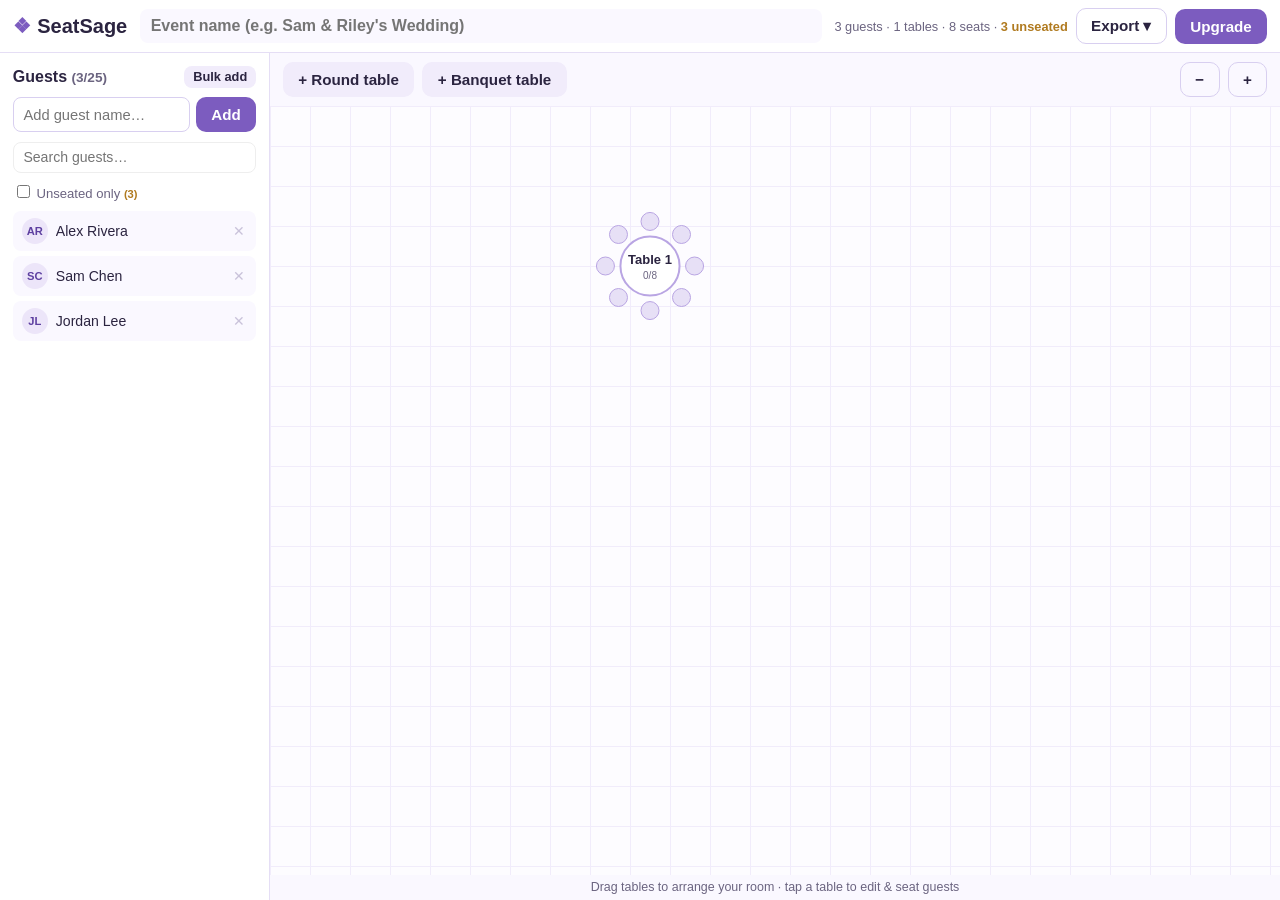
==== seatsage/app.html @ 7c569b83 "feat(seatsage): seating chart planner PWA — landing, planner, PWA shell, Pro unlock - Drag-and-drop " ====
<!DOCTYPE html>
<html lang="en">
<head>
<meta charset="UTF-8">
<meta name="viewport" content="width=device-width, initial-scale=1.0, maximum-scale=1.0, user-scalable=no">
<title>SeatSage Planner</title>
<meta name="description" content="SeatSage seating chart planner — drag-and-drop tables, assign guests, print your chart.">
<link rel="manifest" href="manifest.webmanifest">
<link rel="icon" href="icons/icon-192.png">
<link rel="apple-touch-icon" href="icons/icon-192.png">
<meta name="theme-color" content="#7c5cbf">
<link rel="stylesheet" href="css/style.css">
</head>
<body class="app">
<header class="app-header">
  <a class="brand" href="index.html" title="SeatSage home"><span class="brand-mark">❖</span><span class="brand-name">SeatSage</span></a>
  <input id="eventName" class="event-name" type="text" placeholder="Event name (e.g. Sam & Riley's Wedding)" maxlength="60">
  <div class="header-actions">
    <div class="stats" id="stats"></div>
    <div class="menu-wrap">
      <button class="btn btn-ghost" id="exportBtn">Export ▾</button>
      <div class="menu" id="exportMenu" hidden>
        <button id="printBtn">🖨 Print chart</button>
        <button id="pngBtn">🖼 Floor plan PNG <span class="pro-tag">PRO</span></button>
        <button id="csvBtn">📄 Guest CSV <span class="pro-tag">PRO</span></button>
        <hr>
        <button id="backupBtn">💾 Backup file</button>
        <button id="restoreBtn">📂 Restore backup</button>
      </div>
    </div>
    <button class="btn btn-primary" id="upgradeBtn">Upgrade</button>
    <span class="pro-badge" id="proBadge" hidden>PRO ✓</span>
  </div>
</header>

<div class="app-body">
  <aside class="guests-panel">
    <div class="panel-head">
      <h2>Guests <span id="guestCount" class="count"></span></h2>
      <button class="btn btn-tiny" id="bulkAddBtn" title="Paste a whole list at once">Bulk add</button>
    </div>
    <form id="addGuestForm" class="add-guest">
      <input id="guestNameInput" type="text" placeholder="Add guest name…" autocomplete="off" maxlength="60">
      <button class="btn btn-primary" type="submit">Add</button>
    </form>
    <input id="guestSearch" class="guest-search" type="search" placeholder="Search guests…">
    <div class="guest-filters">
      <label><input type="checkbox" id="unseatedOnly"> Unseated only <span id="unseatedCount" class="count warn"></span></label>
    </div>
    <ul class="guest-list" id="guestList"></ul>
    <p class="hint" id="assignHint" hidden>Tap a table to seat <strong id="assignName"></strong> · <button class="linklike" id="cancelAssign">cancel</button></p>
  </aside>

  <main class="floor-wrap">
    <div class="toolbar">
      <button class="btn" id="addRound">+ Round table</button>
      <button class="btn" id="addRect">+ Banquet table</button>
      <span class="toolbar-spacer"></span>
      <button class="btn btn-ghost" id="zoomOut" title="Zoom out">−</button>
      <button class="btn btn-ghost" id="zoomIn" title="Zoom in">+</button>
    </div>
    <div class="floor-scroll" id="floorScroll">
      <svg id="floor" xmlns="http://www.w3.org/2000/svg"></svg>
    </div>
    <p class="floor-hint">Drag tables to arrange your room · tap a table to edit &amp; seat guests</p>
  </main>

  <aside class="inspector" id="inspector" hidden>
    <div class="panel-head">
      <h2 id="inspTitle">Table</h2>
      <button class="btn btn-tiny" id="inspClose">✕</button>
    </div>
    <label class="field">Name <input id="inspName" type="text" maxlength="30"></label>
    <label class="field">Seats
      <span class="stepper">
        <button class="btn btn-tiny" id="seatMinus">−</button>
        <span id="inspSeats" class="stepper-val"></span>
        <button class="btn btn-tiny" id="seatPlus">+</button>
      </span>
    </label>
    <div class="field" id="rotField"><span>Rotate</span> <button class="btn btn-tiny" id="rotBtn">↻ 90°</button></div>
    <h3 class="insp-sub">Seats</h3>
    <ul class="seat-list" id="seatList"></ul>
    <button class="btn btn-danger btn-block" id="deleteTable">Delete table</button>
  </aside>
</div>

<!-- Bulk add modal -->
<div class="modal-overlay" id="bulkModal" hidden>
  <div class="modal">
    <h2>Bulk add guests</h2>
    <p>Paste names, one per line. Couples like <em>"Alex &amp; Jo Smith"</em> can stay on one line or be split — your call.</p>
    <textarea id="bulkText" rows="10" placeholder="Alex Smith&#10;Jo Smith&#10;Grandma Rosie&#10;…"></textarea>
    <div class="modal-actions">
      <button class="btn btn-ghost" data-close>Cancel</button>
      <button class="btn btn-primary" id="bulkConfirm">Add guests</button>
    </div>
  </div>
</div>

<!-- Guest picker modal -->
<div class="modal-overlay" id="pickerModal" hidden>
  <div class="modal">
    <h2 id="pickerTitle">Seat a guest</h2>
    <input id="pickerSearch" type="search" placeholder="Search…">
    <ul class="picker-list" id="pickerList"></ul>
    <div class="modal-actions"><button class="btn btn-ghost" data-close>Cancel</button></div>
  </div>
</div>

<!-- Upgrade modal -->
<div class="modal-overlay" id="upgradeModal" hidden>
  <div class="modal">
    <h2>SeatSage Pro</h2>
    <p class="price-line"><strong>$14.99</strong> one-time · yours forever · no subscription</p>
    <ul class="pro-list">
      <li>✓ Unlimited tables &amp; guests</li>
      <li>✓ PNG floor-plan export</li>
      <li>✓ CSV export for your venue</li>
      <li>✓ Watermark-free printing</li>
    </ul>
    <a class="btn btn-primary btn-block" id="buyBtn" href="#" target="_blank" rel="noopener">Get Pro — $14.99</a>
    <p class="tiny center">You'll receive an unlock code instantly after purchase.</p>
    <details class="unlock-details" id="unlockDetails">
      <summary>I have an unlock code</summary>
      <form id="unlockForm" class="unlock-form">
        <input id="unlockInput" type="text" placeholder="SAGE-XXXX-XXXX" autocomplete="off">
        <button class="btn btn-primary" type="submit">Unlock</button>
      </form>
      <p class="tiny" id="unlockMsg"></p>
    </details>
    <div class="modal-actions"><button class="btn btn-ghost" data-close>Maybe later</button></div>
  </div>
</div>

<input type="file" id="restoreFile" accept=".json,application/json" hidden>
<div class="toast" id="toast" hidden></div>
<section id="printSheet" class="print-sheet" aria-hidden="true"></section>

<script src="js/config.js"></script>
<script src="js/app.js"></script>
<script>if('serviceWorker' in navigator)navigator.serviceWorker.register('sw.js');</script>
</body>
</html>
---- seatsage/css/style.css ----
/* SeatSage — shared styles for landing + planner */
:root{
  --brand:#7c5cbf; --brand-dark:#5d3fa0; --brand-soft:#ece5f9;
  --ink:#2b2440; --ink-soft:#6b6480;
  --surface:#faf8ff; --surface2:#f1ecfb; --card:#ffffff;
  --danger:#c2453f; --ok:#2e8b57; --warn:#b07a1f;
  --radius:12px; --shadow:0 2px 12px rgba(60,40,110,.10);
  font-size:16px;
}
*{box-sizing:border-box}
[hidden]{display:none !important}
html,body{margin:0;padding:0}
body{font-family:-apple-system,BlinkMacSystemFont,"Segoe UI",Roboto,Helvetica,Arial,sans-serif;color:var(--ink);background:var(--surface)}
h1,h2,h3{line-height:1.2;margin:0 0 .5em}
a{color:var(--brand-dark)}
.tiny{font-size:.78rem;color:var(--ink-soft)}
.center{text-align:center}
.count{font-weight:600;color:var(--ink-soft);font-size:.85em}
.count.warn:not(:empty){color:var(--warn)}

/* Buttons */
.btn{display:inline-block;border:1px solid transparent;border-radius:10px;padding:.5rem .9rem;font-size:.95rem;font-weight:600;cursor:pointer;text-decoration:none;background:var(--surface2);color:var(--ink);transition:filter .15s}
.btn:hover{filter:brightness(.96)}
.btn-primary{background:var(--brand);color:#fff}
.btn-primary:hover{background:var(--brand-dark);filter:none}
.btn-ghost{background:transparent;border-color:#d8cff0}
.btn-danger{background:#fbeaea;color:var(--danger)}
.btn-lg{padding:.85rem 1.6rem;font-size:1.1rem;border-radius:14px}
.btn-tiny{padding:.15rem .5rem;font-size:.8rem;border-radius:8px}
.btn-block{display:block;width:100%;text-align:center}
.linklike{background:none;border:none;color:var(--brand-dark);cursor:pointer;text-decoration:underline;font-size:inherit;padding:0}

/* ============ LANDING ============ */
.landing main{max-width:1000px;margin:0 auto;padding:0 1.2rem}
.land-header{display:flex;justify-content:space-between;align-items:center;padding:1rem 1.4rem;max-width:1000px;margin:0 auto}
.brand{font-weight:800;font-size:1.25rem;color:var(--ink);text-decoration:none;display:flex;align-items:center;gap:.4rem}
.brand-mark{color:var(--brand)}
.land-header nav{display:flex;gap:1.1rem;align-items:center}
.land-header nav a{text-decoration:none;font-weight:600}
.hero{text-align:center;padding:3.5rem 0 2rem}
.hero h1{font-size:clamp(1.9rem,4.5vw,3.1rem);max-width:760px;margin:0 auto .6em}
.hero h1 em{color:var(--brand);font-style:normal}
.hero .sub{font-size:1.15rem;color:var(--ink-soft);line-height:1.6}
.hero-cta{margin:1.6rem 0}
.cta-note{display:block;margin-top:.7rem;color:var(--ink-soft);font-size:.9rem}
.hero-visual{max-width:660px;margin:2rem auto 0}
.hero-svg{width:100%;height:auto;border-radius:16px;box-shadow:var(--shadow)}
.features,.pricing{padding:3rem 0;text-align:center}
.feature-grid{display:grid;grid-template-columns:repeat(auto-fit,minmax(260px,1fr));gap:1rem;text-align:left;margin-top:1.5rem}
.card{background:var(--card);border-radius:var(--radius);box-shadow:var(--shadow);padding:1.2rem}
.card h3{font-size:1.05rem}
.card p{color:var(--ink-soft);line-height:1.55;margin:0}
.price-grid{display:grid;grid-template-columns:repeat(auto-fit,minmax(250px,320px));gap:1.2rem;justify-content:center;margin-top:1.5rem;text-align:left}
.price-card{position:relative;padding-top:1.6rem}
.price-card .price{font-size:2.2rem;font-weight:800;margin:.2rem 0 .6rem}
.price-card ul{padding-left:1.1rem;color:var(--ink-soft);line-height:1.8;margin:0 0 1rem}
.price-card.featured{border:2px solid var(--brand)}
.price-card .badge{position:absolute;top:-.8rem;left:50%;transform:translateX(-50%);background:var(--brand);color:#fff;font-size:.75rem;font-weight:700;padding:.25rem .7rem;border-radius:99px;white-space:nowrap}
.final-cta{text-align:center;padding:3.5rem 0 4.5rem}
.land-footer{border-top:1px solid #e5def5;padding:1.4rem;text-align:center;color:var(--ink-soft);display:flex;flex-direction:column;gap:.3rem}

/* ============ APP ============ */
body.app{display:flex;flex-direction:column;height:100vh;height:100dvh;overflow:hidden}
.app-header{display:flex;align-items:center;gap:.8rem;padding:.5rem .8rem;background:#fff;border-bottom:1px solid #e5def5;flex-wrap:wrap}
.brand-name{display:inline}
.event-name{flex:1;min-width:140px;border:1px solid transparent;border-radius:8px;padding:.45rem .6rem;font-size:1rem;font-weight:600;background:var(--surface)}
.event-name:focus{outline:2px solid var(--brand-soft);border-color:var(--brand)}
.header-actions{display:flex;align-items:center;gap:.5rem}
.stats{font-size:.8rem;color:var(--ink-soft);white-space:nowrap}
.stats .warn{color:var(--warn);font-weight:700}
.pro-badge{background:var(--ok);color:#fff;font-size:.72rem;font-weight:800;padding:.2rem .5rem;border-radius:99px}
.menu-wrap{position:relative}
.menu{position:absolute;right:0;top:110%;background:#fff;border-radius:10px;box-shadow:0 6px 24px rgba(60,40,110,.18);padding:.4rem;z-index:40;min-width:200px}
.menu button{display:flex;justify-content:space-between;align-items:center;gap:.6rem;width:100%;background:none;border:none;padding:.55rem .7rem;font-size:.92rem;cursor:pointer;border-radius:8px;text-align:left}
.menu button:hover{background:var(--surface2)}
.menu hr{border:none;border-top:1px solid #eee;margin:.3rem 0}
.pro-tag{font-size:.62rem;font-weight:800;color:var(--brand);border:1px solid var(--brand);border-radius:6px;padding:0 .3rem}

.app-body{display:flex;flex:1;min-height:0}
.guests-panel{width:270px;background:#fff;border-right:1px solid #e5def5;display:flex;flex-direction:column;padding:.8rem;gap:.6rem}
.panel-head{display:flex;justify-content:space-between;align-items:center}
.panel-head h2{font-size:1rem;margin:0}
.add-guest{display:flex;gap:.4rem}
.add-guest input{flex:1;min-width:0;border:1px solid #d8cff0;border-radius:8px;padding:.45rem .6rem;font-size:.92rem}
.guest-search{border:1px solid #eee;border-radius:8px;padding:.4rem .6rem;font-size:.88rem}
.guest-filters{font-size:.82rem;color:var(--ink-soft)}
.guest-list{list-style:none;margin:0;padding:0;overflow-y:auto;flex:1;display:flex;flex-direction:column;gap:.3rem}
.guest-item{display:flex;align-items:center;gap:.5rem;padding:.38rem .5rem;border-radius:8px;background:var(--surface);cursor:pointer;border:1px solid transparent}
.guest-item:hover{border-color:#d8cff0}
.guest-item.selected{border-color:var(--brand);background:var(--brand-soft)}
.guest-avatar{width:26px;height:26px;border-radius:50%;background:var(--brand-soft);color:var(--brand-dark);font-size:.7rem;font-weight:800;display:flex;align-items:center;justify-content:center;flex:none}
.guest-item .gname{flex:1;font-size:.88rem;overflow:hidden;text-overflow:ellipsis;white-space:nowrap}
.guest-item .gtable{font-size:.7rem;color:var(--ink-soft);white-space:nowrap}
.guest-item .gdel{background:none;border:none;color:#c9c2da;cursor:pointer;font-size:.85rem;padding:0 .15rem}
.guest-item .gdel:hover{color:var(--danger)}
.hint{font-size:.82rem;background:var(--brand-soft);border-radius:8px;padding:.5rem .6rem;margin:0}

.floor-wrap{flex:1;display:flex;flex-direction:column;min-width:0}
.toolbar{display:flex;gap:.5rem;padding:.55rem .8rem;align-items:center}
.toolbar-spacer{flex:1}
.floor-scroll{flex:1;overflow:auto;background:
  linear-gradient(var(--surface2) 1px,transparent 1px),
  linear-gradient(90deg,var(--surface2) 1px,transparent 1px);
  background-size:40px 40px;background-color:#fdfcff}
#floor{display:block;touch-action:none}
.floor-hint{margin:0;padding:.35rem .8rem;font-size:.78rem;color:var(--ink-soft);text-align:center}

/* SVG table styles */
.tbl{cursor:grab}
.tbl.dragging{cursor:grabbing}
.tbl-shape{fill:#fff;stroke:#b9a5e3;stroke-width:2}
.tbl.selected .tbl-shape{stroke:var(--brand);stroke-width:3}
.tbl.over .tbl-shape{stroke:var(--ok);stroke-width:3}
.tbl-label{font-size:13px;font-weight:700;fill:var(--ink);text-anchor:middle;pointer-events:none}
.tbl-cap{font-size:10px;fill:var(--ink-soft);text-anchor:middle;pointer-events:none}
.tbl-cap.full{fill:var(--ok)}
.tbl-cap.overflow{fill:var(--danger);font-weight:700}
.seat{fill:#e7e0f6;stroke:#b9a5e3;stroke-width:1}
.seat.taken{fill:var(--brand);stroke:var(--brand-dark)}
.seat-initials{font-size:7.5px;font-weight:700;fill:#fff;text-anchor:middle;pointer-events:none}

.inspector{width:250px;background:#fff;border-left:1px solid #e5def5;padding:.8rem;display:flex;flex-direction:column;gap:.7rem;overflow-y:auto}
.inspector .field{display:flex;justify-content:space-between;align-items:center;gap:.5rem;font-size:.88rem;font-weight:600}
.inspector .field input[type=text]{flex:1;min-width:0;border:1px solid #d8cff0;border-radius:8px;padding:.35rem .5rem;font-size:.9rem}
.stepper{display:flex;align-items:center;gap:.5rem}
.stepper-val{min-width:1.4em;text-align:center;font-weight:700}
.insp-sub{font-size:.85rem;margin:.2rem 0 0;color:var(--ink-soft)}
.seat-list{list-style:none;margin:0;padding:0;display:flex;flex-direction:column;gap:.25rem}
.seat-list li{display:flex;align-items:center;gap:.5rem;font-size:.85rem;padding:.32rem .45rem;border-radius:8px;background:var(--surface);cursor:pointer}
.seat-list li:hover{background:var(--brand-soft)}
.seat-list .seat-num{color:var(--ink-soft);font-size:.75rem;width:1.6em}
.seat-list .empty{color:#b6afc9;font-style:italic}
.seat-list .unassign{margin-left:auto;background:none;border:none;color:#c9c2da;cursor:pointer}
.seat-list .unassign:hover{color:var(--danger)}

/* Modals */
.modal-overlay{position:fixed;inset:0;background:rgba(35,25,60,.45);display:flex;align-items:center;justify-content:center;z-index:100;padding:1rem}
.modal{background:#fff;border-radius:16px;padding:1.4rem;max-width:430px;width:100%;max-height:88vh;overflow-y:auto;box-shadow:0 10px 40px rgba(0,0,0,.25)}
.modal h2{font-size:1.2rem}
.modal textarea{width:100%;border:1px solid #d8cff0;border-radius:10px;padding:.6rem;font-size:.92rem;font-family:inherit;resize:vertical}
.modal-actions{display:flex;justify-content:flex-end;gap:.6rem;margin-top:1rem}
.modal input[type=search],.modal input[type=text]{width:100%;border:1px solid #d8cff0;border-radius:8px;padding:.5rem .6rem;font-size:.95rem}
.picker-list{list-style:none;margin:.6rem 0 0;padding:0;max-height:45vh;overflow-y:auto;display:flex;flex-direction:column;gap:.25rem}
.picker-list li{padding:.5rem .6rem;border-radius:8px;background:var(--surface);cursor:pointer;font-size:.92rem;display:flex;justify-content:space-between;gap:.5rem}
.picker-list li:hover{background:var(--brand-soft)}
.picker-list .ptable{color:var(--ink-soft);font-size:.78rem}
.price-line{font-size:1.05rem}
.pro-list{list-style:none;padding:0;line-height:1.9;margin:.4rem 0 1rem}
.unlock-details{margin-top:.8rem}
.unlock-details summary{cursor:pointer;color:var(--brand-dark);font-weight:600;font-size:.9rem}
.unlock-form{display:flex;gap:.5rem;margin-top:.6rem}
.unlock-form input{text-transform:uppercase}
#unlockMsg.ok{color:var(--ok);font-weight:700}
#unlockMsg.err{color:var(--danger);font-weight:700}

.toast{position:fixed;bottom:1.2rem;left:50%;transform:translateX(-50%);background:var(--ink);color:#fff;padding:.6rem 1.1rem;border-radius:99px;font-size:.9rem;z-index:200;box-shadow:var(--shadow);max-width:90vw;text-align:center}

/* Mobile app layout */
@media (max-width: 760px){
  .app-header{gap:.4rem}
  .brand-name{display:none}
  .stats{display:none}
  .app-body{flex-direction:column}
  .guests-panel{width:100%;max-height:38vh;order:2;border-right:none;border-top:1px solid #e5def5}
  .floor-wrap{order:1;min-height:40vh}
  .inspector{position:fixed;right:0;top:0;bottom:0;width:min(300px,88vw);z-index:60;box-shadow:-6px 0 24px rgba(0,0,0,.15)}
}

/* ============ PRINT ============ */
.print-sheet{display:none}
@media print{
  body.app>*{display:none !important}
  body.app .print-sheet{display:block !important;position:static}
  body{background:#fff;color:#000}
  .print-sheet h1{font-size:20pt;text-align:center;margin-bottom:2pt}
  .print-sheet .pdate{text-align:center;color:#555;margin:0 0 14pt;font-size:11pt}
  .print-sheet h2{font-size:13pt;border-bottom:1.5pt solid #999;padding-bottom:2pt;margin:12pt 0 6pt}
  .ptables{columns:2;column-gap:24pt}
  .ptable-block{break-inside:avoid;margin-bottom:10pt}
  .ptable-block h3{font-size:11.5pt;margin:0 0 3pt}
  .ptable-block ol{margin:0;padding-left:16pt;font-size:10.5pt;line-height:1.45}
  .pindex{columns:3;column-gap:18pt;font-size:9.5pt;line-height:1.5}
  .pindex div{break-inside:avoid}
  .pfoot{margin-top:16pt;text-align:center;font-size:8.5pt;color:#888}
  .pfloor{text-align:center;page-break-before:always}
  .pfloor svg{max-width:100%;height:auto}
}
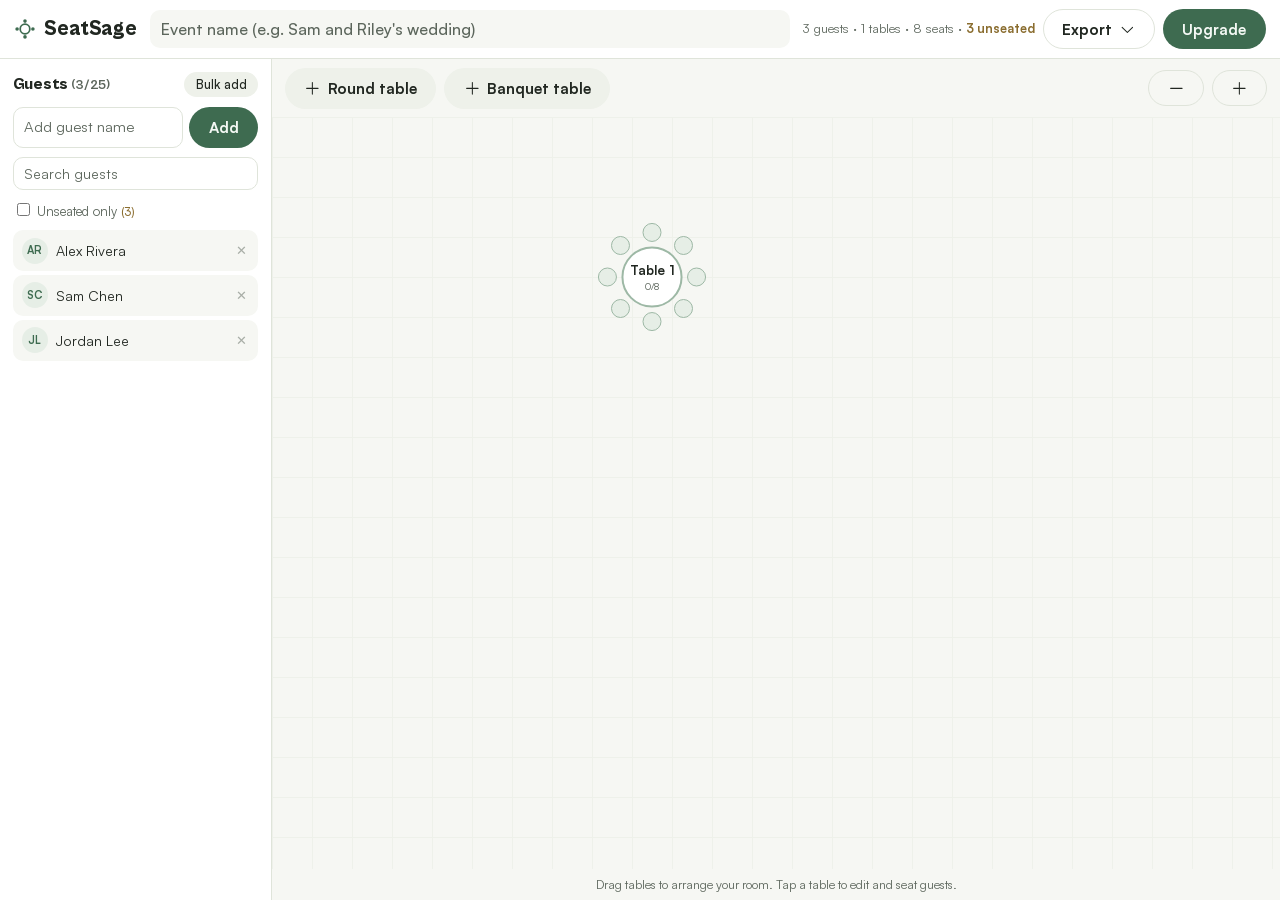
==== commit 8e8158a6: "feat(seatsage): v2 design pass + SEO + Amplify config Design (per anti-slop frontend playbook): - Sa" ====
--- a/seatsage/app.html
+++ b/seatsage/app.html
@@ -3,33 +3,39 @@
 <head>
 <meta charset="UTF-8">
 <meta name="viewport" content="width=device-width, initial-scale=1.0, maximum-scale=1.0, user-scalable=no">
-<title>SeatSage Planner</title>
-<meta name="description" content="SeatSage seating chart planner — drag-and-drop tables, assign guests, print your chart.">
+<title>Seating Chart Planner | SeatSage</title>
+<meta name="description" content="The SeatSage planner: drag and drop tables, seat your guests, print venue-ready seating charts. Runs in your browser, works offline.">
+<link rel="canonical" href="https://seatsage.whoffagents.com/app.html">
 <link rel="manifest" href="manifest.webmanifest">
 <link rel="icon" href="icons/icon-192.png">
 <link rel="apple-touch-icon" href="icons/icon-192.png">
-<meta name="theme-color" content="#7c5cbf">
+<meta name="theme-color" content="#3e6b50">
+<link rel="preload" href="fonts/satoshi-400.woff2" as="font" type="font/woff2" crossorigin>
+<link rel="preload" href="fonts/satoshi-700.woff2" as="font" type="font/woff2" crossorigin>
 <link rel="stylesheet" href="css/style.css">
 </head>
 <body class="app">
 <header class="app-header">
-  <a class="brand" href="index.html" title="SeatSage home"><span class="brand-mark">❖</span><span class="brand-name">SeatSage</span></a>
-  <input id="eventName" class="event-name" type="text" placeholder="Event name (e.g. Sam & Riley's Wedding)" maxlength="60">
+  <a class="brand" href="index.html" title="SeatSage home">
+    <svg class="brand-mark" style="width:22px;height:22px" viewBox="0 0 32 32" aria-hidden="true"><circle cx="16" cy="16" r="7" fill="none" stroke="#3e6b50" stroke-width="2.5"/><circle cx="16" cy="4.5" r="2.6" fill="#3e6b50"/><circle cx="27.5" cy="16" r="2.6" fill="#3e6b50"/><circle cx="16" cy="27.5" r="2.6" fill="#3e6b50"/><circle cx="4.5" cy="16" r="2.6" fill="#3e6b50"/></svg>
+    <span class="brand-name">SeatSage</span>
+  </a>
+  <input id="eventName" class="event-name" type="text" placeholder="Event name (e.g. Sam and Riley's wedding)" maxlength="60">
   <div class="header-actions">
     <div class="stats" id="stats"></div>
     <div class="menu-wrap">
-      <button class="btn btn-ghost" id="exportBtn">Export ▾</button>
+      <button class="btn btn-ghost" id="exportBtn">Export<svg class="icon" aria-hidden="true"><use href="icons/sprite.svg#i-caret-down"/></svg></button>
       <div class="menu" id="exportMenu" hidden>
-        <button id="printBtn">🖨 Print chart</button>
-        <button id="pngBtn">🖼 Floor plan PNG <span class="pro-tag">PRO</span></button>
-        <button id="csvBtn">📄 Guest CSV <span class="pro-tag">PRO</span></button>
+        <button id="printBtn"><svg class="icon" aria-hidden="true"><use href="icons/sprite.svg#i-printer"/></svg>Print chart</button>
+        <button id="pngBtn"><svg class="icon" aria-hidden="true"><use href="icons/sprite.svg#i-image"/></svg>Floor plan PNG <span class="pro-tag">PRO</span></button>
+        <button id="csvBtn"><svg class="icon" aria-hidden="true"><use href="icons/sprite.svg#i-file-csv"/></svg>Guest CSV <span class="pro-tag">PRO</span></button>
         <hr>
-        <button id="backupBtn">💾 Backup file</button>
-        <button id="restoreBtn">📂 Restore backup</button>
+        <button id="backupBtn"><svg class="icon" aria-hidden="true"><use href="icons/sprite.svg#i-floppy-disk"/></svg>Backup file</button>
+        <button id="restoreBtn"><svg class="icon" aria-hidden="true"><use href="icons/sprite.svg#i-folder-open"/></svg>Restore backup</button>
       </div>
     </div>
     <button class="btn btn-primary" id="upgradeBtn">Upgrade</button>
-    <span class="pro-badge" id="proBadge" hidden>PRO ✓</span>
+    <span class="pro-badge" id="proBadge" hidden>PRO</span>
   </div>
 </header>
 
@@ -40,10 +46,10 @@
       <button class="btn btn-tiny" id="bulkAddBtn" title="Paste a whole list at once">Bulk add</button>
     </div>
     <form id="addGuestForm" class="add-guest">
-      <input id="guestNameInput" type="text" placeholder="Add guest name…" autocomplete="off" maxlength="60">
+      <input id="guestNameInput" type="text" placeholder="Add guest name" autocomplete="off" maxlength="60">
       <button class="btn btn-primary" type="submit">Add</button>
     </form>
-    <input id="guestSearch" class="guest-search" type="search" placeholder="Search guests…">
+    <input id="guestSearch" class="guest-search" type="search" placeholder="Search guests">
     <div class="guest-filters">
       <label><input type="checkbox" id="unseatedOnly"> Unseated only <span id="unseatedCount" class="count warn"></span></label>
     </div>
@@ -53,35 +59,35 @@
 
   <main class="floor-wrap">
     <div class="toolbar">
-      <button class="btn" id="addRound">+ Round table</button>
-      <button class="btn" id="addRect">+ Banquet table</button>
+      <button class="btn" id="addRound"><svg class="icon" aria-hidden="true"><use href="icons/sprite.svg#i-plus"/></svg>Round table</button>
+      <button class="btn" id="addRect"><svg class="icon" aria-hidden="true"><use href="icons/sprite.svg#i-plus"/></svg>Banquet table</button>
       <span class="toolbar-spacer"></span>
-      <button class="btn btn-ghost" id="zoomOut" title="Zoom out">−</button>
-      <button class="btn btn-ghost" id="zoomIn" title="Zoom in">+</button>
+      <button class="btn btn-ghost" id="zoomOut" title="Zoom out"><svg class="icon" aria-hidden="true"><use href="icons/sprite.svg#i-minus"/></svg></button>
+      <button class="btn btn-ghost" id="zoomIn" title="Zoom in"><svg class="icon" aria-hidden="true"><use href="icons/sprite.svg#i-plus"/></svg></button>
     </div>
     <div class="floor-scroll" id="floorScroll">
       <svg id="floor" xmlns="http://www.w3.org/2000/svg"></svg>
     </div>
-    <p class="floor-hint">Drag tables to arrange your room · tap a table to edit &amp; seat guests</p>
+    <p class="floor-hint">Drag tables to arrange your room. Tap a table to edit and seat guests.</p>
   </main>
 
   <aside class="inspector" id="inspector" hidden>
     <div class="panel-head">
       <h2 id="inspTitle">Table</h2>
-      <button class="btn btn-tiny" id="inspClose">✕</button>
+      <button class="btn btn-tiny" id="inspClose" title="Close"><svg class="icon" aria-hidden="true"><use href="icons/sprite.svg#i-x"/></svg></button>
     </div>
     <label class="field">Name <input id="inspName" type="text" maxlength="30"></label>
     <label class="field">Seats
       <span class="stepper">
-        <button class="btn btn-tiny" id="seatMinus">−</button>
+        <button class="btn btn-tiny" id="seatMinus" title="Fewer seats"><svg class="icon" aria-hidden="true"><use href="icons/sprite.svg#i-minus"/></svg></button>
         <span id="inspSeats" class="stepper-val"></span>
-        <button class="btn btn-tiny" id="seatPlus">+</button>
+        <button class="btn btn-tiny" id="seatPlus" title="More seats"><svg class="icon" aria-hidden="true"><use href="icons/sprite.svg#i-plus"/></svg></button>
       </span>
     </label>
-    <div class="field" id="rotField"><span>Rotate</span> <button class="btn btn-tiny" id="rotBtn">↻ 90°</button></div>
+    <div class="field" id="rotField"><span>Rotate</span> <button class="btn btn-tiny" id="rotBtn"><svg class="icon" aria-hidden="true"><use href="icons/sprite.svg#i-arrow-clockwise"/></svg>90&deg;</button></div>
     <h3 class="insp-sub">Seats</h3>
     <ul class="seat-list" id="seatList"></ul>
-    <button class="btn btn-danger btn-block" id="deleteTable">Delete table</button>
+    <button class="btn btn-danger btn-block" id="deleteTable"><svg class="icon" aria-hidden="true"><use href="icons/sprite.svg#i-trash"/></svg>Delete table</button>
   </aside>
 </div>
 
@@ -89,8 +95,8 @@
 <div class="modal-overlay" id="bulkModal" hidden>
   <div class="modal">
     <h2>Bulk add guests</h2>
-    <p>Paste names, one per line. Couples like <em>"Alex &amp; Jo Smith"</em> can stay on one line or be split — your call.</p>
-    <textarea id="bulkText" rows="10" placeholder="Alex Smith&#10;Jo Smith&#10;Grandma Rosie&#10;…"></textarea>
+    <p>Paste names, one per line. Couples like <em>"Alex and Jo Smith"</em> can stay on one line or be split. Your call.</p>
+    <textarea id="bulkText" rows="10" placeholder="Alex Smith&#10;Jo Smith&#10;Grandma Rosie"></textarea>
     <div class="modal-actions">
       <button class="btn btn-ghost" data-close>Cancel</button>
       <button class="btn btn-primary" id="bulkConfirm">Add guests</button>
@@ -102,7 +108,7 @@
 <div class="modal-overlay" id="pickerModal" hidden>
   <div class="modal">
     <h2 id="pickerTitle">Seat a guest</h2>
-    <input id="pickerSearch" type="search" placeholder="Search…">
+    <input id="pickerSearch" type="search" placeholder="Search">
     <ul class="picker-list" id="pickerList"></ul>
     <div class="modal-actions"><button class="btn btn-ghost" data-close>Cancel</button></div>
   </div>
@@ -112,15 +118,15 @@
 <div class="modal-overlay" id="upgradeModal" hidden>
   <div class="modal">
     <h2>SeatSage Pro</h2>
-    <p class="price-line"><strong>$14.99</strong> one-time · yours forever · no subscription</p>
+    <p class="price-line"><strong>$14.99</strong> one-time. Yours forever, no subscription.</p>
     <ul class="pro-list">
-      <li>✓ Unlimited tables &amp; guests</li>
-      <li>✓ PNG floor-plan export</li>
-      <li>✓ CSV export for your venue</li>
-      <li>✓ Watermark-free printing</li>
+      <li><svg class="icon" aria-hidden="true"><use href="icons/sprite.svg#i-check"/></svg>Unlimited tables and guests</li>
+      <li><svg class="icon" aria-hidden="true"><use href="icons/sprite.svg#i-check"/></svg>PNG floor plan export</li>
+      <li><svg class="icon" aria-hidden="true"><use href="icons/sprite.svg#i-check"/></svg>CSV export for your venue</li>
+      <li><svg class="icon" aria-hidden="true"><use href="icons/sprite.svg#i-check"/></svg>Printing without the footer line</li>
     </ul>
-    <a class="btn btn-primary btn-block" id="buyBtn" href="#" target="_blank" rel="noopener">Get Pro — $14.99</a>
-    <p class="tiny center">You'll receive an unlock code instantly after purchase.</p>
+    <a class="btn btn-primary btn-block" id="buyBtn" href="#" target="_blank" rel="noopener">Unlock Pro for $14.99</a>
+    <p class="tiny center">You receive an unlock code right after purchase.</p>
     <details class="unlock-details" id="unlockDetails">
       <summary>I have an unlock code</summary>
       <form id="unlockForm" class="unlock-form">
--- a/seatsage/css/style.css
+++ b/seatsage/css/style.css
@@ -1,159 +1,298 @@
-/* SeatSage — shared styles for landing + planner */
+/* SeatSage design system.
+   Palette: "Forest" family: deep sage accent on bone neutrals (brand: SeatSage).
+   One accent, locked page-wide. Shape system (documented): buttons pill,
+   cards 16px, inputs 10px. Shadows tinted to the green hue, never pure black.
+   Theme: auto light/dark via prefers-color-scheme, hierarchy parity kept. */
+
+@font-face{font-family:'Cabinet Grotesk';src:url('../fonts/cabinet-grotesk-700.woff2') format('woff2');font-weight:700;font-display:swap}
+@font-face{font-family:'Cabinet Grotesk';src:url('../fonts/cabinet-grotesk-800.woff2') format('woff2');font-weight:800;font-display:swap}
+@font-face{font-family:'Satoshi';src:url('../fonts/satoshi-400.woff2') format('woff2');font-weight:400;font-display:swap}
+@font-face{font-family:'Satoshi';src:url('../fonts/satoshi-500.woff2') format('woff2');font-weight:500;font-display:swap}
+@font-face{font-family:'Satoshi';src:url('../fonts/satoshi-700.woff2') format('woff2');font-weight:700;font-display:swap}
+
 :root{
-  --brand:#7c5cbf; --brand-dark:#5d3fa0; --brand-soft:#ece5f9;
-  --ink:#2b2440; --ink-soft:#6b6480;
-  --surface:#faf8ff; --surface2:#f1ecfb; --card:#ffffff;
-  --danger:#c2453f; --ok:#2e8b57; --warn:#b07a1f;
-  --radius:12px; --shadow:0 2px 12px rgba(60,40,110,.10);
+  --paper:#f6f7f3;
+  --surface:#ffffff;
+  --surface-2:#eef1ea;
+  --ink:#212721;
+  --ink-2:#5c665c;
+  --line:#dfe4da;
+  --accent:#3e6b50;
+  --accent-hover:#335a42;
+  --accent-ink:#f4f8f4;
+  --accent-soft:#e6eee6;
+  --danger:#a84a42;
+  --danger-soft:#f6e9e7;
+  --ok:#3e6b50;
+  --warn:#8a6d2f;
+  --shadow:0 2px 18px rgba(43,64,48,.09);
+  --shadow-lg:0 10px 40px rgba(43,64,48,.14);
+  --r-card:16px;
+  --r-input:10px;
+  --r-pill:999px;
+  --font-display:'Cabinet Grotesk',-apple-system,BlinkMacSystemFont,"Segoe UI",sans-serif;
+  --font-body:'Satoshi',-apple-system,BlinkMacSystemFont,"Segoe UI",sans-serif;
   font-size:16px;
 }
+@media (prefers-color-scheme: dark){
+  :root{
+    --paper:#151a15;
+    --surface:#1d231d;
+    --surface-2:#242b24;
+    --ink:#e7ebe4;
+    --ink-2:#a7b1a4;
+    --line:#2d352c;
+    --accent:#8db99a;
+    --accent-hover:#a2c9ae;
+    --accent-ink:#132016;
+    --accent-soft:#243026;
+    --danger:#d08a83;
+    --danger-soft:#3a2825;
+    --ok:#8db99a;
+    --warn:#cfa955;
+    --shadow:0 2px 18px rgba(0,0,0,.35);
+    --shadow-lg:0 10px 40px rgba(0,0,0,.45);
+  }
+}
+
 *{box-sizing:border-box}
 [hidden]{display:none !important}
 html,body{margin:0;padding:0}
-body{font-family:-apple-system,BlinkMacSystemFont,"Segoe UI",Roboto,Helvetica,Arial,sans-serif;color:var(--ink);background:var(--surface)}
-h1,h2,h3{line-height:1.2;margin:0 0 .5em}
-a{color:var(--brand-dark)}
-.tiny{font-size:.78rem;color:var(--ink-soft)}
+html{scroll-behavior:smooth}
+@media (prefers-reduced-motion: reduce){
+  html{scroll-behavior:auto}
+  *,*::before,*::after{animation:none !important;transition:none !important}
+}
+body{font-family:var(--font-body);color:var(--ink);background:var(--paper);line-height:1.55;-webkit-font-smoothing:antialiased}
+h1,h2,h3{font-family:var(--font-display);font-weight:800;line-height:1.08;letter-spacing:-.02em;margin:0 0 .5em;text-wrap:balance}
+p{margin:0}
+a{color:var(--accent);text-underline-offset:3px}
+img{max-width:100%;display:block}
+.tiny{font-size:.8rem;color:var(--ink-2)}
 .center{text-align:center}
-.count{font-weight:600;color:var(--ink-soft);font-size:.85em}
+.count{font-weight:500;color:var(--ink-2);font-size:.85em}
 .count.warn:not(:empty){color:var(--warn)}
-
-/* Buttons */
-.btn{display:inline-block;border:1px solid transparent;border-radius:10px;padding:.5rem .9rem;font-size:.95rem;font-weight:600;cursor:pointer;text-decoration:none;background:var(--surface2);color:var(--ink);transition:filter .15s}
-.btn:hover{filter:brightness(.96)}
-.btn-primary{background:var(--brand);color:#fff}
-.btn-primary:hover{background:var(--brand-dark);filter:none}
-.btn-ghost{background:transparent;border-color:#d8cff0}
-.btn-danger{background:#fbeaea;color:var(--danger)}
-.btn-lg{padding:.85rem 1.6rem;font-size:1.1rem;border-radius:14px}
-.btn-tiny{padding:.15rem .5rem;font-size:.8rem;border-radius:8px}
-.btn-block{display:block;width:100%;text-align:center}
-.linklike{background:none;border:none;color:var(--brand-dark);cursor:pointer;text-decoration:underline;font-size:inherit;padding:0}
+.icon{width:1.1em;height:1.1em;fill:currentColor;vertical-align:-.18em;flex:none}
+
+/* Buttons: pill, one accent, AA contrast, tactile press */
+.btn{display:inline-flex;align-items:center;justify-content:center;gap:.45em;border:1px solid transparent;border-radius:var(--r-pill);padding:.55rem 1.15rem;font-size:.95rem;font-weight:700;font-family:var(--font-body);cursor:pointer;text-decoration:none;background:var(--surface-2);color:var(--ink);transition:background .18s,border-color .18s,transform .08s;white-space:nowrap}
+.btn:hover{background:var(--line)}
+.btn:active{transform:translateY(1px)}
+.btn-primary{background:var(--accent);color:var(--accent-ink)}
+.btn-primary:hover{background:var(--accent-hover)}
+.btn-ghost{background:transparent;border-color:var(--line);color:var(--ink)}
+.btn-ghost:hover{background:var(--surface-2)}
+.btn-danger{background:var(--danger-soft);color:var(--danger)}
+.btn-lg{padding:.85rem 1.7rem;font-size:1.05rem}
+.btn-tiny{padding:.2rem .65rem;font-size:.8rem;font-weight:500}
+.btn-block{display:flex;width:100%}
+.linklike{background:none;border:none;color:var(--accent);cursor:pointer;text-decoration:underline;text-underline-offset:3px;font-size:inherit;font-family:inherit;padding:0}
 
 /* ============ LANDING ============ */
-.landing main{max-width:1000px;margin:0 auto;padding:0 1.2rem}
-.land-header{display:flex;justify-content:space-between;align-items:center;padding:1rem 1.4rem;max-width:1000px;margin:0 auto}
-.brand{font-weight:800;font-size:1.25rem;color:var(--ink);text-decoration:none;display:flex;align-items:center;gap:.4rem}
-.brand-mark{color:var(--brand)}
-.land-header nav{display:flex;gap:1.1rem;align-items:center}
-.land-header nav a{text-decoration:none;font-weight:600}
-.hero{text-align:center;padding:3.5rem 0 2rem}
-.hero h1{font-size:clamp(1.9rem,4.5vw,3.1rem);max-width:760px;margin:0 auto .6em}
-.hero h1 em{color:var(--brand);font-style:normal}
-.hero .sub{font-size:1.15rem;color:var(--ink-soft);line-height:1.6}
-.hero-cta{margin:1.6rem 0}
-.cta-note{display:block;margin-top:.7rem;color:var(--ink-soft);font-size:.9rem}
-.hero-visual{max-width:660px;margin:2rem auto 0}
-.hero-svg{width:100%;height:auto;border-radius:16px;box-shadow:var(--shadow)}
-.features,.pricing{padding:3rem 0;text-align:center}
-.feature-grid{display:grid;grid-template-columns:repeat(auto-fit,minmax(260px,1fr));gap:1rem;text-align:left;margin-top:1.5rem}
-.card{background:var(--card);border-radius:var(--radius);box-shadow:var(--shadow);padding:1.2rem}
-.card h3{font-size:1.05rem}
-.card p{color:var(--ink-soft);line-height:1.55;margin:0}
-.price-grid{display:grid;grid-template-columns:repeat(auto-fit,minmax(250px,320px));gap:1.2rem;justify-content:center;margin-top:1.5rem;text-align:left}
-.price-card{position:relative;padding-top:1.6rem}
-.price-card .price{font-size:2.2rem;font-weight:800;margin:.2rem 0 .6rem}
-.price-card ul{padding-left:1.1rem;color:var(--ink-soft);line-height:1.8;margin:0 0 1rem}
-.price-card.featured{border:2px solid var(--brand)}
-.price-card .badge{position:absolute;top:-.8rem;left:50%;transform:translateX(-50%);background:var(--brand);color:#fff;font-size:.75rem;font-weight:700;padding:.25rem .7rem;border-radius:99px;white-space:nowrap}
-.final-cta{text-align:center;padding:3.5rem 0 4.5rem}
-.land-footer{border-top:1px solid #e5def5;padding:1.4rem;text-align:center;color:var(--ink-soft);display:flex;flex-direction:column;gap:.3rem}
+.landing{background:var(--paper)}
+.landing .wrap{max-width:1160px;margin:0 auto;padding:0 1.4rem}
+.land-header{position:sticky;top:0;z-index:50;background:color-mix(in srgb,var(--paper) 88%,transparent);backdrop-filter:blur(10px);border-bottom:1px solid var(--line)}
+.land-header .wrap{display:flex;justify-content:space-between;align-items:center;height:68px}
+.brand{font-family:var(--font-display);font-weight:800;font-size:1.3rem;color:var(--ink);text-decoration:none;display:flex;align-items:center;gap:.5rem;letter-spacing:-.01em}
+.brand-mark{width:26px;height:26px;flex:none}
+.land-header nav{display:flex;gap:1.5rem;align-items:center}
+.land-header nav a{text-decoration:none;font-weight:500;color:var(--ink-2);font-size:.95rem}
+.land-header nav a:hover{color:var(--ink)}
+.land-header nav a.btn{color:var(--accent-ink);font-weight:700}
+@media (max-width:760px){.land-header nav a:not(.btn){display:none}}
+
+/* Hero: asymmetric split, copy left / photograph right */
+.hero{padding:4.5rem 0 4rem}
+.hero .wrap{display:grid;grid-template-columns:minmax(0,6fr) minmax(0,5fr);gap:3.5rem;align-items:center}
+.hero h1{font-size:clamp(2rem,3.9vw,3.1rem)}
+.hero .sub{font-size:1.15rem;color:var(--ink-2);max-width:34rem;margin:0 0 1.8rem}
+.hero-cta{display:flex;align-items:center;gap:1.2rem;flex-wrap:wrap}
+.hero-note{margin-top:1rem;font-size:.85rem;color:var(--ink-2)}
+.hero-photo{border-radius:var(--r-card);box-shadow:var(--shadow-lg);overflow:hidden}
+.hero-photo img{width:100%;height:100%;object-fit:cover;aspect-ratio:4/3}
+@media (max-width:860px){
+  .hero{padding:2.5rem 0}
+  .hero .wrap{grid-template-columns:1fr;gap:2rem}
+  .hero-photo{order:-1}
+}
+
+section.land-section{padding:5rem 0}
+.section-head{max-width:38rem;margin-bottom:2.5rem}
+.section-head h2{font-size:clamp(1.6rem,3vw,2.3rem)}
+.section-head p{color:var(--ink-2)}
+
+/* How it works: sticky headline left, numbered stack right */
+.how .wrap{display:grid;grid-template-columns:minmax(0,5fr) minmax(0,7fr);gap:3rem;align-items:start}
+.how-left{position:sticky;top:96px}
+.how-left h2{font-size:clamp(1.7rem,3.2vw,2.5rem)}
+.how-left p{color:var(--ink-2);max-width:26rem}
+.how-steps{display:flex;flex-direction:column;gap:0;border-top:1px solid var(--line)}
+.how-step{display:grid;grid-template-columns:56px 1fr;gap:1.2rem;padding:1.6rem 0;border-bottom:1px solid var(--line)}
+.how-num{font-family:var(--font-display);font-weight:800;font-size:1.9rem;color:var(--accent);line-height:1}
+.how-step h3{font-size:1.15rem;margin-bottom:.25rem}
+.how-step p{color:var(--ink-2);max-width:30rem}
+@media (max-width:860px){
+  .how .wrap{grid-template-columns:1fr;gap:1.5rem}
+  .how-left{position:static}
+}
+
+/* Product proof: full-width screenshot */
+.proof{background:var(--surface-2)}
+.proof-shot{border-radius:var(--r-card);box-shadow:var(--shadow-lg);overflow:hidden;border:1px solid var(--line)}
+.proof-shot img{width:100%}
+.proof-caption{margin-top:1rem;font-size:.9rem;color:var(--ink-2);text-align:center}
+
+/* Features: bento with rhythm (photo cell + tint cell + icon cells) */
+.bento{display:grid;grid-template-columns:repeat(6,1fr);gap:1.1rem}
+.cell{background:var(--surface);border-radius:var(--r-card);padding:1.6rem;box-shadow:var(--shadow)}
+.cell h3{font-size:1.1rem;display:flex;align-items:center;gap:.55rem;margin-bottom:.35rem}
+.cell h3 .icon{color:var(--accent);width:1.25em;height:1.25em}
+.cell p{color:var(--ink-2);font-size:.95rem}
+.cell-photo{grid-column:span 3;padding:0;overflow:hidden;min-height:240px;position:relative}
+.cell-photo img{width:100%;height:100%;object-fit:cover;position:absolute;inset:0}
+.cell-a{grid-column:span 3;background:var(--accent);color:var(--accent-ink)}
+.cell-a h3{color:inherit}
+.cell-a h3 .icon{color:inherit}
+.cell-a p{color:color-mix(in srgb,var(--accent-ink) 82%,transparent)}
+.cell-b,.cell-c{grid-column:span 2}
+.cell-d{grid-column:span 2}
+@media (max-width:860px){
+  .bento{grid-template-columns:1fr 1fr}
+  .cell,.cell-photo,.cell-a{grid-column:span 2}
+}
+
+/* Pricing */
+.price-grid{display:grid;grid-template-columns:repeat(auto-fit,minmax(250px,330px));gap:1.3rem;justify-content:start}
+.price-card{position:relative;background:var(--surface);border-radius:var(--r-card);padding:1.8rem 1.6rem 1.6rem;box-shadow:var(--shadow)}
+.price-card h3{font-size:1.05rem}
+.price-card .price{font-family:var(--font-display);font-size:2.4rem;font-weight:800;margin:.1rem 0 .8rem}
+.price-card .price small{font-size:.85rem;font-weight:500;color:var(--ink-2);font-family:var(--font-body)}
+.price-card ul{list-style:none;padding:0;margin:0 0 1.3rem;color:var(--ink-2);line-height:2}
+.price-card li{display:flex;gap:.5rem;align-items:baseline}
+.price-card li .icon{color:var(--accent);width:1em;height:1em;vertical-align:-.1em}
+.price-card.featured{border:2px solid var(--accent)}
+.price-card .badge{position:absolute;top:-.85rem;left:1.4rem;background:var(--accent);color:var(--accent-ink);font-size:.75rem;font-weight:700;padding:.3rem .8rem;border-radius:var(--r-pill);white-space:nowrap}
+
+/* FAQ */
+.faq{max-width:44rem}
+.faq details{border-bottom:1px solid var(--line);padding:.4rem 0}
+.faq summary{cursor:pointer;font-weight:700;font-size:1.02rem;padding:.8rem 0;list-style:none;display:flex;justify-content:space-between;align-items:center;gap:1rem}
+.faq summary::-webkit-details-marker{display:none}
+.faq summary .icon{color:var(--ink-2);transition:transform .18s}
+.faq details[open] summary .icon{transform:rotate(180deg)}
+.faq details p{color:var(--ink-2);padding:0 0 1.1rem;max-width:40rem}
+
+/* Final CTA */
+.final-cta{background:var(--accent)}
+.final-cta .wrap{padding-top:4.5rem;padding-bottom:4.5rem;text-align:center}
+.final-cta h2{color:var(--accent-ink);font-size:clamp(1.7rem,3.4vw,2.6rem);margin-bottom:1.4rem}
+.final-cta .btn{background:var(--paper);color:var(--ink)}
+.final-cta .btn:hover{background:var(--surface)}
+
+.land-footer{border-top:1px solid var(--line);padding:2rem 0}
+.land-footer .wrap{display:flex;justify-content:space-between;align-items:center;gap:1rem;flex-wrap:wrap}
+.land-footer .tiny a{color:var(--ink-2)}
 
 /* ============ APP ============ */
 body.app{display:flex;flex-direction:column;height:100vh;height:100dvh;overflow:hidden}
-.app-header{display:flex;align-items:center;gap:.8rem;padding:.5rem .8rem;background:#fff;border-bottom:1px solid #e5def5;flex-wrap:wrap}
+.app-header{display:flex;align-items:center;gap:.8rem;padding:.55rem .9rem;background:var(--surface);border-bottom:1px solid var(--line);flex-wrap:wrap}
 .brand-name{display:inline}
-.event-name{flex:1;min-width:140px;border:1px solid transparent;border-radius:8px;padding:.45rem .6rem;font-size:1rem;font-weight:600;background:var(--surface)}
-.event-name:focus{outline:2px solid var(--brand-soft);border-color:var(--brand)}
+.event-name{flex:1;min-width:140px;border:1px solid transparent;border-radius:var(--r-input);padding:.45rem .65rem;font-size:1rem;font-weight:700;font-family:var(--font-body);background:var(--paper);color:var(--ink)}
+.event-name::placeholder{color:var(--ink-2);font-weight:500}
+.event-name:focus{outline:2px solid var(--accent-soft);border-color:var(--accent)}
 .header-actions{display:flex;align-items:center;gap:.5rem}
-.stats{font-size:.8rem;color:var(--ink-soft);white-space:nowrap}
+.stats{font-size:.8rem;color:var(--ink-2);white-space:nowrap}
 .stats .warn{color:var(--warn);font-weight:700}
-.pro-badge{background:var(--ok);color:#fff;font-size:.72rem;font-weight:800;padding:.2rem .5rem;border-radius:99px}
+.pro-badge{background:var(--accent);color:var(--accent-ink);font-size:.72rem;font-weight:700;padding:.22rem .6rem;border-radius:var(--r-pill)}
 .menu-wrap{position:relative}
-.menu{position:absolute;right:0;top:110%;background:#fff;border-radius:10px;box-shadow:0 6px 24px rgba(60,40,110,.18);padding:.4rem;z-index:40;min-width:200px}
-.menu button{display:flex;justify-content:space-between;align-items:center;gap:.6rem;width:100%;background:none;border:none;padding:.55rem .7rem;font-size:.92rem;cursor:pointer;border-radius:8px;text-align:left}
-.menu button:hover{background:var(--surface2)}
-.menu hr{border:none;border-top:1px solid #eee;margin:.3rem 0}
-.pro-tag{font-size:.62rem;font-weight:800;color:var(--brand);border:1px solid var(--brand);border-radius:6px;padding:0 .3rem}
+.menu{position:absolute;right:0;top:110%;background:var(--surface);border:1px solid var(--line);border-radius:var(--r-card);box-shadow:var(--shadow-lg);padding:.4rem;z-index:40;min-width:210px}
+.menu button{display:flex;align-items:center;gap:.6rem;width:100%;background:none;border:none;padding:.55rem .7rem;font-size:.92rem;font-family:var(--font-body);color:var(--ink);cursor:pointer;border-radius:8px;text-align:left}
+.menu button .icon{color:var(--ink-2)}
+.menu button:hover{background:var(--surface-2)}
+.menu hr{border:none;border-top:1px solid var(--line);margin:.3rem 0}
+.menu .pro-tag{margin-left:auto;font-size:.62rem;font-weight:700;color:var(--accent);border:1px solid var(--accent);border-radius:6px;padding:0 .3rem}
 
 .app-body{display:flex;flex:1;min-height:0}
-.guests-panel{width:270px;background:#fff;border-right:1px solid #e5def5;display:flex;flex-direction:column;padding:.8rem;gap:.6rem}
+.guests-panel{width:272px;background:var(--surface);border-right:1px solid var(--line);display:flex;flex-direction:column;padding:.8rem;gap:.6rem}
 .panel-head{display:flex;justify-content:space-between;align-items:center}
 .panel-head h2{font-size:1rem;margin:0}
 .add-guest{display:flex;gap:.4rem}
-.add-guest input{flex:1;min-width:0;border:1px solid #d8cff0;border-radius:8px;padding:.45rem .6rem;font-size:.92rem}
-.guest-search{border:1px solid #eee;border-radius:8px;padding:.4rem .6rem;font-size:.88rem}
-.guest-filters{font-size:.82rem;color:var(--ink-soft)}
+.add-guest input{flex:1;min-width:0;border:1px solid var(--line);border-radius:var(--r-input);padding:.45rem .65rem;font-size:.92rem;font-family:var(--font-body);background:var(--surface);color:var(--ink)}
+.add-guest input::placeholder,.guest-search::placeholder{color:var(--ink-2)}
+.guest-search{border:1px solid var(--line);border-radius:var(--r-input);padding:.4rem .65rem;font-size:.88rem;font-family:var(--font-body);background:var(--surface);color:var(--ink)}
+.guest-filters{font-size:.82rem;color:var(--ink-2)}
 .guest-list{list-style:none;margin:0;padding:0;overflow-y:auto;flex:1;display:flex;flex-direction:column;gap:.3rem}
-.guest-item{display:flex;align-items:center;gap:.5rem;padding:.38rem .5rem;border-radius:8px;background:var(--surface);cursor:pointer;border:1px solid transparent}
-.guest-item:hover{border-color:#d8cff0}
-.guest-item.selected{border-color:var(--brand);background:var(--brand-soft)}
-.guest-avatar{width:26px;height:26px;border-radius:50%;background:var(--brand-soft);color:var(--brand-dark);font-size:.7rem;font-weight:800;display:flex;align-items:center;justify-content:center;flex:none}
+.guest-item{display:flex;align-items:center;gap:.5rem;padding:.38rem .5rem;border-radius:var(--r-input);background:var(--paper);cursor:pointer;border:1px solid transparent}
+.guest-item:hover{border-color:var(--line)}
+.guest-item.selected{border-color:var(--accent);background:var(--accent-soft)}
+.guest-avatar{width:26px;height:26px;border-radius:50%;background:var(--accent-soft);color:var(--accent);font-size:.68rem;font-weight:700;display:flex;align-items:center;justify-content:center;flex:none}
 .guest-item .gname{flex:1;font-size:.88rem;overflow:hidden;text-overflow:ellipsis;white-space:nowrap}
-.guest-item .gtable{font-size:.7rem;color:var(--ink-soft);white-space:nowrap}
-.guest-item .gdel{background:none;border:none;color:#c9c2da;cursor:pointer;font-size:.85rem;padding:0 .15rem}
-.guest-item .gdel:hover{color:var(--danger)}
-.hint{font-size:.82rem;background:var(--brand-soft);border-radius:8px;padding:.5rem .6rem;margin:0}
+.guest-item .gtable{font-size:.7rem;color:var(--ink-2);white-space:nowrap}
+.guest-item .gdel{background:none;border:none;color:var(--ink-2);opacity:.5;cursor:pointer;padding:0 .15rem;line-height:1}
+.guest-item .gdel:hover{color:var(--danger);opacity:1}
+.hint{font-size:.82rem;background:var(--accent-soft);border-radius:var(--r-input);padding:.5rem .6rem;margin:0}
 
 .floor-wrap{flex:1;display:flex;flex-direction:column;min-width:0}
 .toolbar{display:flex;gap:.5rem;padding:.55rem .8rem;align-items:center}
 .toolbar-spacer{flex:1}
 .floor-scroll{flex:1;overflow:auto;background:
-  linear-gradient(var(--surface2) 1px,transparent 1px),
-  linear-gradient(90deg,var(--surface2) 1px,transparent 1px);
-  background-size:40px 40px;background-color:#fdfcff}
+  linear-gradient(var(--surface-2) 1px,transparent 1px),
+  linear-gradient(90deg,var(--surface-2) 1px,transparent 1px);
+  background-size:40px 40px;background-color:var(--paper)}
 #floor{display:block;touch-action:none}
-.floor-hint{margin:0;padding:.35rem .8rem;font-size:.78rem;color:var(--ink-soft);text-align:center}
+.floor-hint{margin:0;padding:.35rem .8rem;font-size:.78rem;color:var(--ink-2);text-align:center}
 
 /* SVG table styles */
 .tbl{cursor:grab}
 .tbl.dragging{cursor:grabbing}
-.tbl-shape{fill:#fff;stroke:#b9a5e3;stroke-width:2}
-.tbl.selected .tbl-shape{stroke:var(--brand);stroke-width:3}
-.tbl.over .tbl-shape{stroke:var(--ok);stroke-width:3}
-.tbl-label{font-size:13px;font-weight:700;fill:var(--ink);text-anchor:middle;pointer-events:none}
-.tbl-cap{font-size:10px;fill:var(--ink-soft);text-anchor:middle;pointer-events:none}
+.tbl-shape{fill:var(--surface);stroke:#9db8a5;stroke-width:2}
+.tbl.selected .tbl-shape{stroke:var(--accent);stroke-width:3}
+.tbl.over .tbl-shape{stroke:var(--accent);stroke-width:3}
+.tbl-label{font-size:13px;font-weight:700;fill:var(--ink);text-anchor:middle;pointer-events:none;font-family:var(--font-body)}
+.tbl-cap{font-size:10px;fill:var(--ink-2);text-anchor:middle;pointer-events:none;font-family:var(--font-body)}
 .tbl-cap.full{fill:var(--ok)}
 .tbl-cap.overflow{fill:var(--danger);font-weight:700}
-.seat{fill:#e7e0f6;stroke:#b9a5e3;stroke-width:1}
-.seat.taken{fill:var(--brand);stroke:var(--brand-dark)}
-.seat-initials{font-size:7.5px;font-weight:700;fill:#fff;text-anchor:middle;pointer-events:none}
-
-.inspector{width:250px;background:#fff;border-left:1px solid #e5def5;padding:.8rem;display:flex;flex-direction:column;gap:.7rem;overflow-y:auto}
-.inspector .field{display:flex;justify-content:space-between;align-items:center;gap:.5rem;font-size:.88rem;font-weight:600}
-.inspector .field input[type=text]{flex:1;min-width:0;border:1px solid #d8cff0;border-radius:8px;padding:.35rem .5rem;font-size:.9rem}
+.seat{fill:var(--accent-soft);stroke:#9db8a5;stroke-width:1}
+.seat.taken{fill:var(--accent);stroke:var(--accent-hover)}
+.seat-initials{font-size:7.5px;font-weight:700;fill:var(--accent-ink);text-anchor:middle;pointer-events:none;font-family:var(--font-body)}
+
+.inspector{width:252px;background:var(--surface);border-left:1px solid var(--line);padding:.8rem;display:flex;flex-direction:column;gap:.7rem;overflow-y:auto}
+.inspector .field{display:flex;justify-content:space-between;align-items:center;gap:.5rem;font-size:.88rem;font-weight:500}
+.inspector .field input[type=text]{flex:1;min-width:0;border:1px solid var(--line);border-radius:var(--r-input);padding:.35rem .5rem;font-size:.9rem;font-family:var(--font-body);background:var(--surface);color:var(--ink)}
 .stepper{display:flex;align-items:center;gap:.5rem}
 .stepper-val{min-width:1.4em;text-align:center;font-weight:700}
-.insp-sub{font-size:.85rem;margin:.2rem 0 0;color:var(--ink-soft)}
+.insp-sub{font-size:.85rem;margin:.2rem 0 0;color:var(--ink-2)}
 .seat-list{list-style:none;margin:0;padding:0;display:flex;flex-direction:column;gap:.25rem}
-.seat-list li{display:flex;align-items:center;gap:.5rem;font-size:.85rem;padding:.32rem .45rem;border-radius:8px;background:var(--surface);cursor:pointer}
-.seat-list li:hover{background:var(--brand-soft)}
-.seat-list .seat-num{color:var(--ink-soft);font-size:.75rem;width:1.6em}
-.seat-list .empty{color:#b6afc9;font-style:italic}
-.seat-list .unassign{margin-left:auto;background:none;border:none;color:#c9c2da;cursor:pointer}
-.seat-list .unassign:hover{color:var(--danger)}
+.seat-list li{display:flex;align-items:center;gap:.5rem;font-size:.85rem;padding:.32rem .45rem;border-radius:8px;background:var(--paper);cursor:pointer}
+.seat-list li:hover{background:var(--accent-soft)}
+.seat-list .seat-num{color:var(--ink-2);font-size:.75rem;width:1.6em}
+.seat-list .empty{color:var(--ink-2);opacity:.65;font-style:italic}
+.seat-list .unassign{margin-left:auto;background:none;border:none;color:var(--ink-2);opacity:.5;cursor:pointer}
+.seat-list .unassign:hover{color:var(--danger);opacity:1}
 
 /* Modals */
-.modal-overlay{position:fixed;inset:0;background:rgba(35,25,60,.45);display:flex;align-items:center;justify-content:center;z-index:100;padding:1rem}
-.modal{background:#fff;border-radius:16px;padding:1.4rem;max-width:430px;width:100%;max-height:88vh;overflow-y:auto;box-shadow:0 10px 40px rgba(0,0,0,.25)}
-.modal h2{font-size:1.2rem}
-.modal textarea{width:100%;border:1px solid #d8cff0;border-radius:10px;padding:.6rem;font-size:.92rem;font-family:inherit;resize:vertical}
+.modal-overlay{position:fixed;inset:0;background:rgba(24,32,25,.5);display:flex;align-items:center;justify-content:center;z-index:100;padding:1rem}
+.modal{background:var(--surface);border-radius:var(--r-card);padding:1.5rem;max-width:440px;width:100%;max-height:88vh;overflow-y:auto;box-shadow:var(--shadow-lg)}
+.modal h2{font-size:1.25rem}
+.modal textarea{width:100%;border:1px solid var(--line);border-radius:var(--r-input);padding:.6rem;font-size:.92rem;font-family:var(--font-body);background:var(--surface);color:var(--ink);resize:vertical}
 .modal-actions{display:flex;justify-content:flex-end;gap:.6rem;margin-top:1rem}
-.modal input[type=search],.modal input[type=text]{width:100%;border:1px solid #d8cff0;border-radius:8px;padding:.5rem .6rem;font-size:.95rem}
+.modal input[type=search],.modal input[type=text]{width:100%;border:1px solid var(--line);border-radius:var(--r-input);padding:.5rem .65rem;font-size:.95rem;font-family:var(--font-body);background:var(--surface);color:var(--ink)}
 .picker-list{list-style:none;margin:.6rem 0 0;padding:0;max-height:45vh;overflow-y:auto;display:flex;flex-direction:column;gap:.25rem}
-.picker-list li{padding:.5rem .6rem;border-radius:8px;background:var(--surface);cursor:pointer;font-size:.92rem;display:flex;justify-content:space-between;gap:.5rem}
-.picker-list li:hover{background:var(--brand-soft)}
-.picker-list .ptable{color:var(--ink-soft);font-size:.78rem}
+.picker-list li{padding:.5rem .65rem;border-radius:var(--r-input);background:var(--paper);cursor:pointer;font-size:.92rem;display:flex;justify-content:space-between;gap:.5rem}
+.picker-list li:hover{background:var(--accent-soft)}
+.picker-list .ptable{color:var(--ink-2);font-size:.78rem}
 .price-line{font-size:1.05rem}
-.pro-list{list-style:none;padding:0;line-height:1.9;margin:.4rem 0 1rem}
-.unlock-details{margin-top:.8rem}
-.unlock-details summary{cursor:pointer;color:var(--brand-dark);font-weight:600;font-size:.9rem}
+.pro-list{list-style:none;padding:0;line-height:2;margin:.4rem 0 1.1rem}
+.pro-list li{display:flex;gap:.5rem;align-items:baseline}
+.pro-list .icon{color:var(--accent);width:1em;height:1em;vertical-align:-.1em}
+.unlock-details{margin-top:.9rem}
+.unlock-details summary{cursor:pointer;color:var(--accent);font-weight:700;font-size:.9rem}
 .unlock-form{display:flex;gap:.5rem;margin-top:.6rem}
 .unlock-form input{text-transform:uppercase}
 #unlockMsg.ok{color:var(--ok);font-weight:700}
 #unlockMsg.err{color:var(--danger);font-weight:700}
 
-.toast{position:fixed;bottom:1.2rem;left:50%;transform:translateX(-50%);background:var(--ink);color:#fff;padding:.6rem 1.1rem;border-radius:99px;font-size:.9rem;z-index:200;box-shadow:var(--shadow);max-width:90vw;text-align:center}
+.toast{position:fixed;bottom:1.2rem;left:50%;transform:translateX(-50%);background:var(--ink);color:var(--paper);padding:.6rem 1.2rem;border-radius:var(--r-pill);font-size:.9rem;z-index:200;box-shadow:var(--shadow);max-width:90vw;text-align:center}
 
 /* Mobile app layout */
 @media (max-width: 760px){
@@ -161,9 +300,9 @@
   .brand-name{display:none}
   .stats{display:none}
   .app-body{flex-direction:column}
-  .guests-panel{width:100%;max-height:38vh;order:2;border-right:none;border-top:1px solid #e5def5}
+  .guests-panel{width:100%;max-height:38vh;order:2;border-right:none;border-top:1px solid var(--line)}
   .floor-wrap{order:1;min-height:40vh}
-  .inspector{position:fixed;right:0;top:0;bottom:0;width:min(300px,88vw);z-index:60;box-shadow:-6px 0 24px rgba(0,0,0,.15)}
+  .inspector{position:fixed;right:0;top:0;bottom:0;width:min(300px,88vw);z-index:60;box-shadow:var(--shadow-lg)}
 }
 
 /* ============ PRINT ============ */
